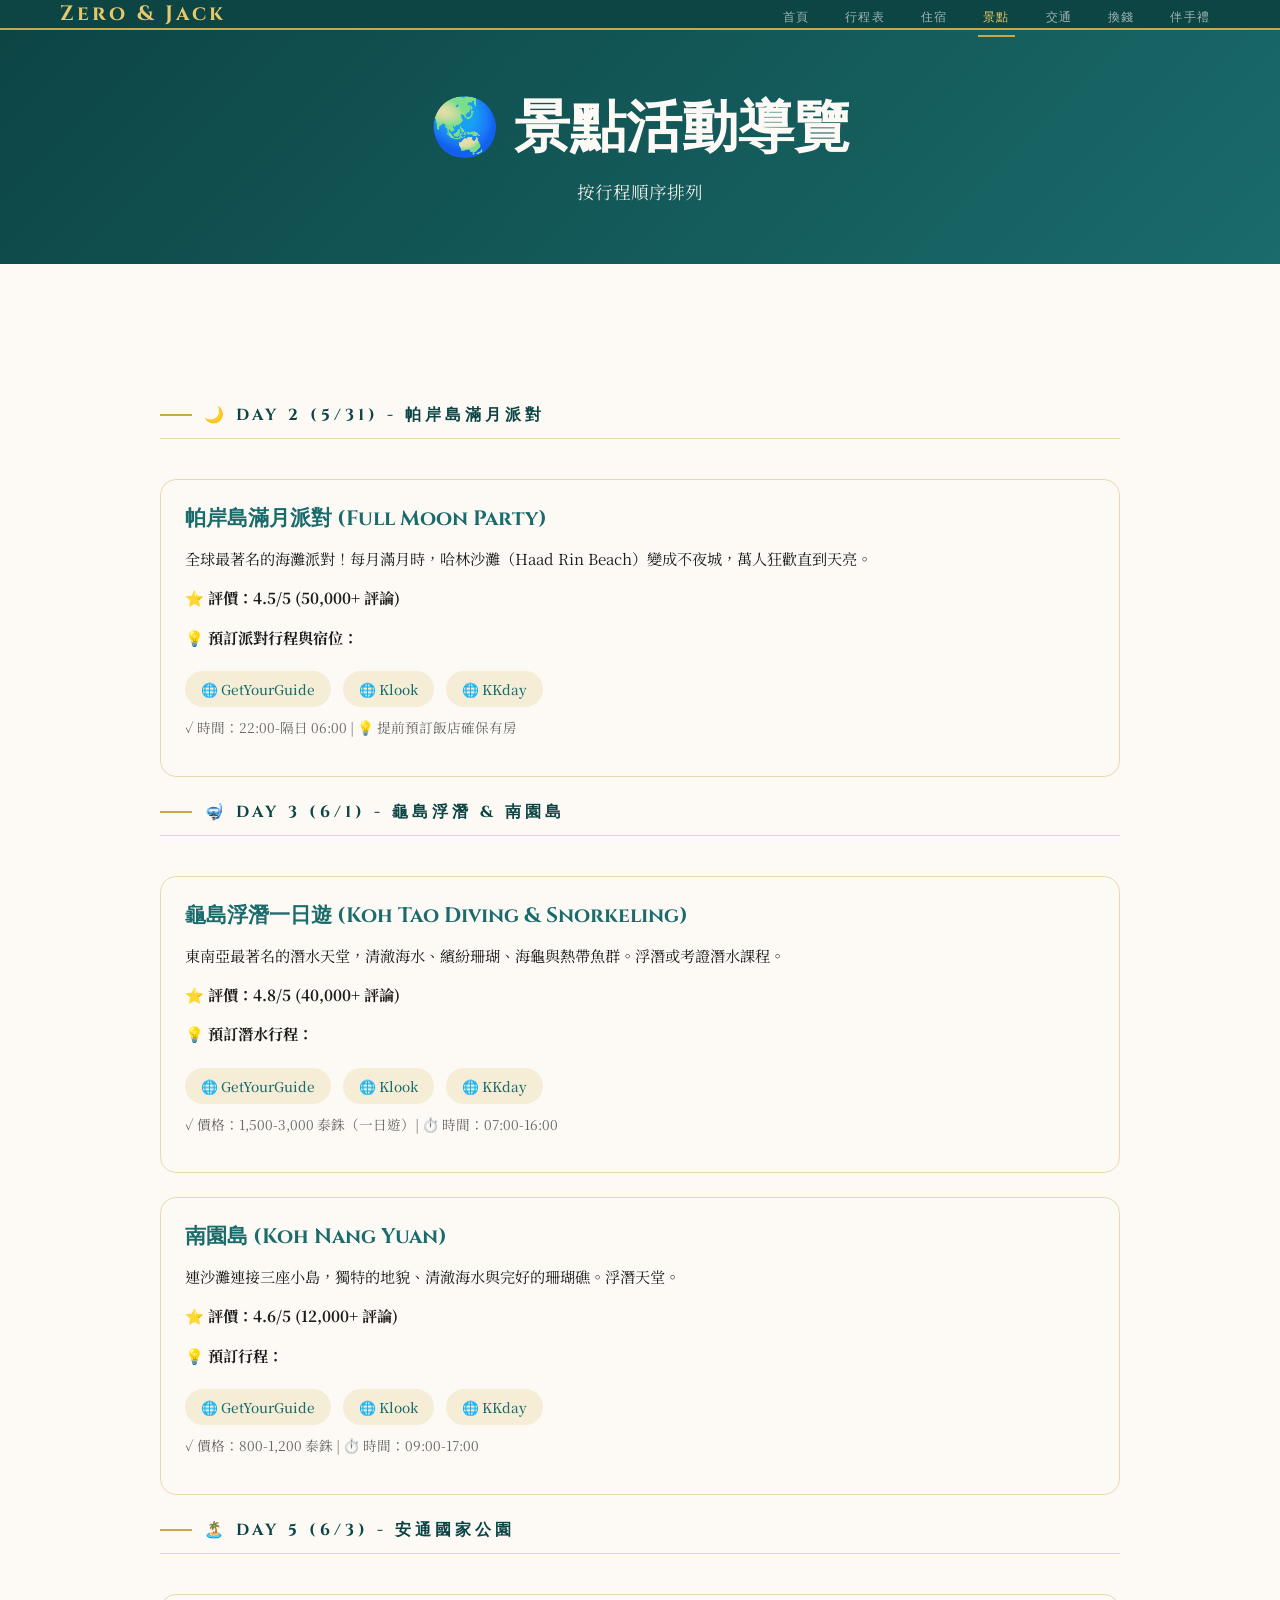
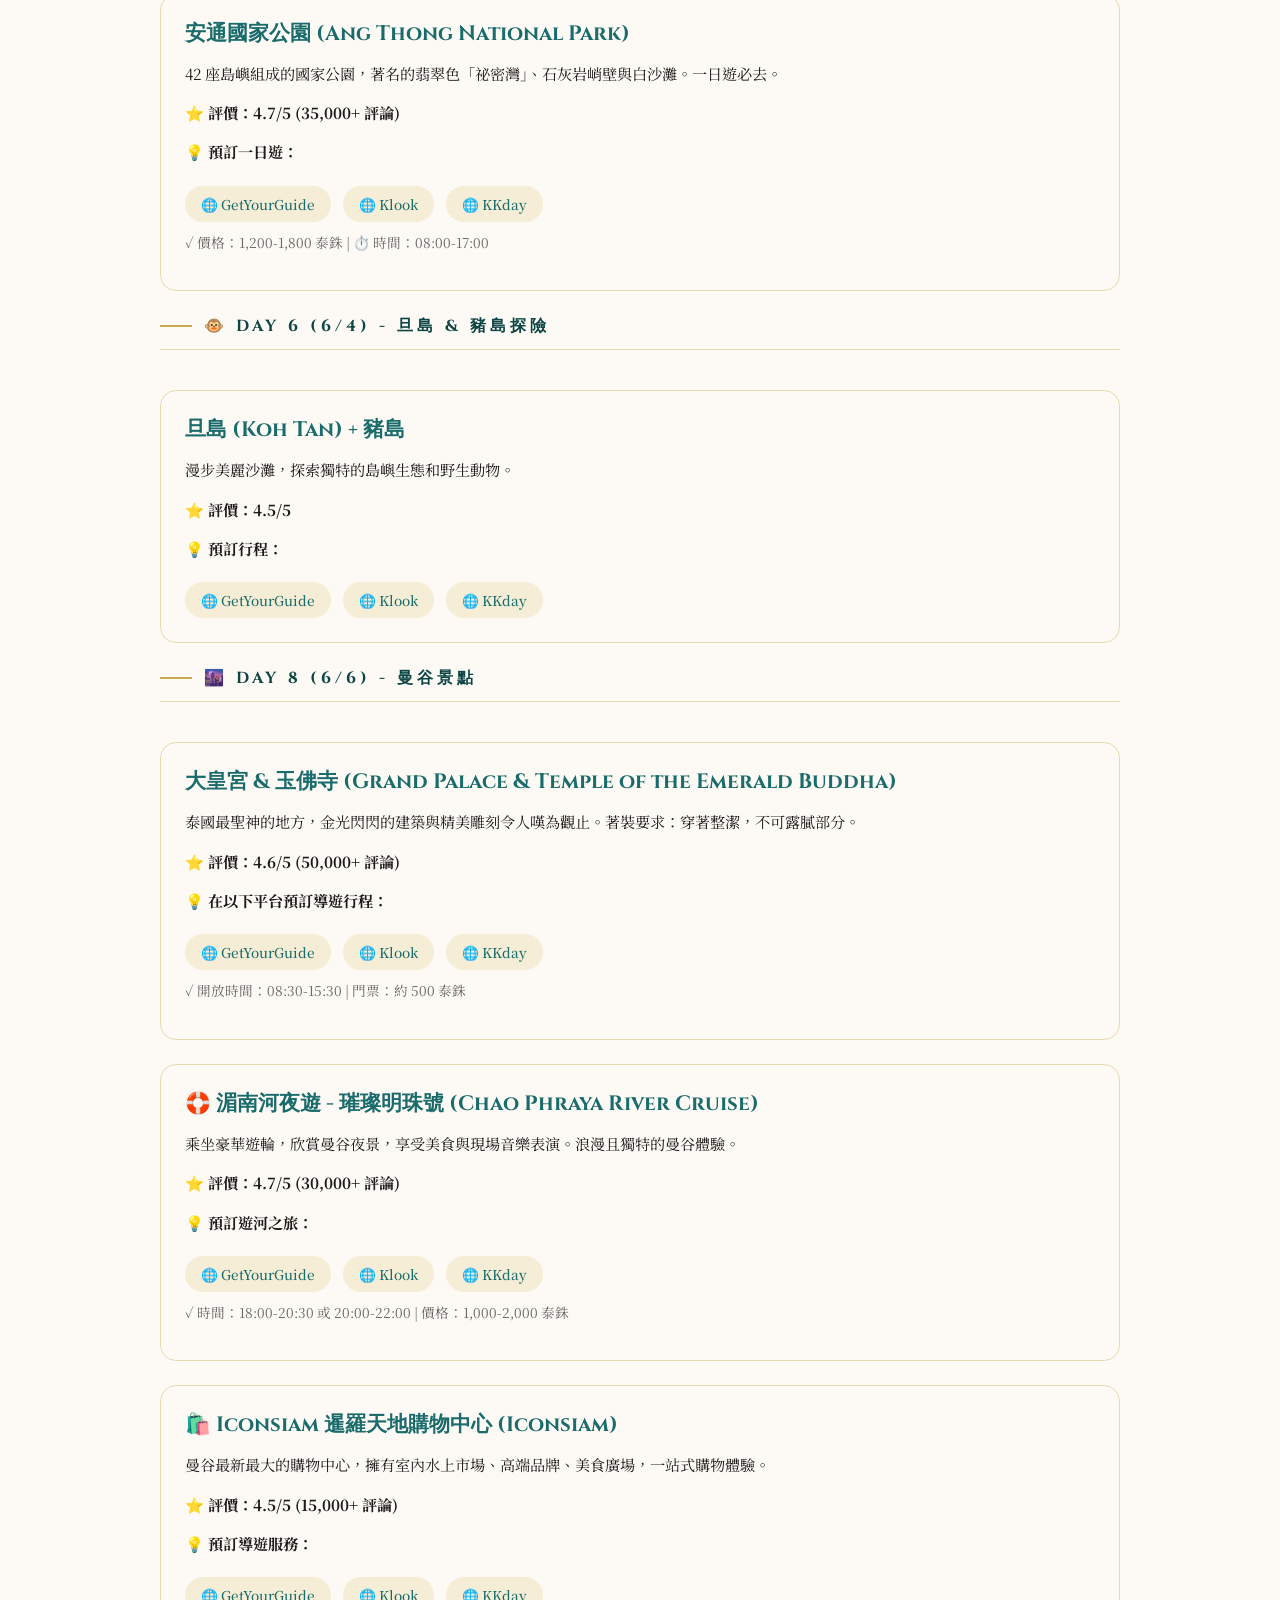
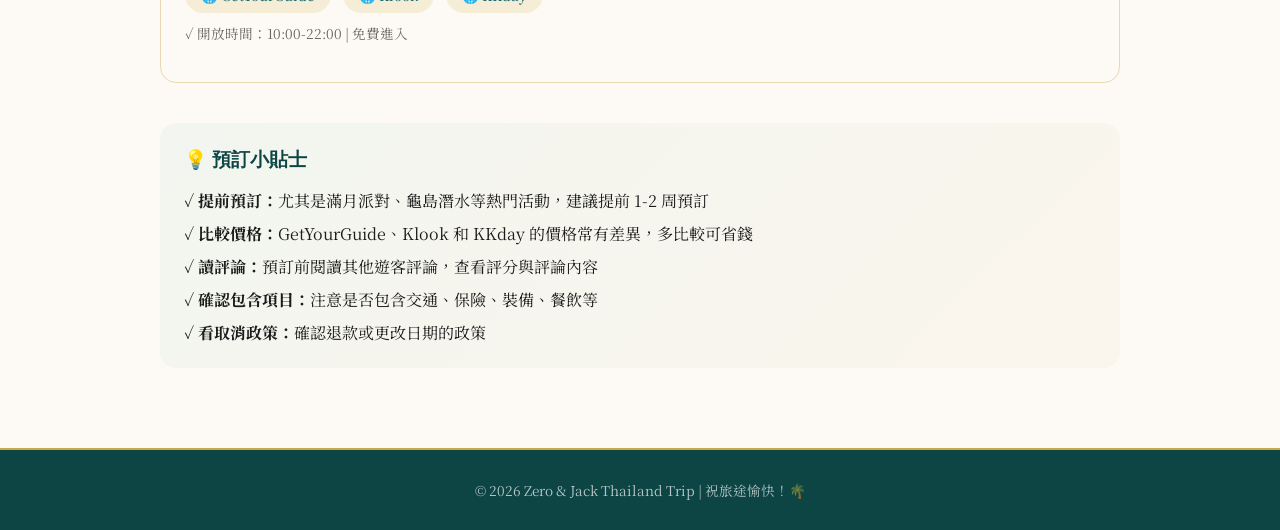
==== pages/attractions.html @ 82bb22d4 "Initial commit: Zero & Jack Thailand trip website" ====
<!DOCTYPE html>
<html lang="zh-TW">
<head>
  <meta charset="UTF-8">
  <meta name="viewport" content="width=device-width, initial-scale=1.0">
  <title>景點活動 - Zero & Jack 泰國之旅</title>
  <link href="https://fonts.googleapis.com/css2?family=Cinzel:wght@400;600;700&family=Noto+Serif+TC:wght@300;400;500&family=Cormorant+Garamond:ital,wght@0,300;0,500;1,300&display=swap" rel="stylesheet">
  <link rel="stylesheet" href="../css/style.css">
</head>
<body>

<!-- NAV -->
<nav class="navbar">
  <div class="nav-container">
    <div class="nav-logo">Zero & Jack</div>
    <ul class="nav-menu">
      <li><a href="../index.html" class="nav-link">首頁</a></li>
      <li><a href="itinerary.html" class="nav-link">行程表</a></li>
      <li><a href="hotels.html" class="nav-link">住宿</a></li>
      <li><a href="attractions.html" class="nav-link active">景點</a></li>
      <li><a href="transport.html" class="nav-link">交通</a></li>
      <li><a href="money-exchange.html" class="nav-link">換錢</a></li>
      <li><a href="souvenirs.html" class="nav-link">伴手禮</a></li>
    </ul>
  </div>
</nav>

<!-- PAGE HEADER -->
<div class="page-header">
  <h1>🌏 景點活動導覽</h1>
  <p>按行程順序排列</p>
</div>

<!-- CONTENT -->
<main class="container">

  <!-- DAY 2: FULL MOON PARTY -->
  <h2 class="sec-title">🌙 Day 2 (5/31) - 帕岸島滿月派對</h2>

  <div class="card">
    <h3>帕岸島滿月派對 (Full Moon Party)</h3>
    <p>全球最著名的海灘派對！每月滿月時，哈林沙灘（Haad Rin Beach）變成不夜城，萬人狂歡直到天亮。</p>
    <p><strong>⭐ 評價：4.5/5 (50,000+ 評論)</strong></p>
    <p><strong>💡 預訂派對行程與宿位：</strong></p>
    <a href="https://www.getyourguide.com/s/?q=Full%20Moon%20Party%20Phangan" target="_blank" class="external-link">🌐 GetYourGuide</a>
    <a href="https://www.klook.com/search?query=full%20moon%20party" target="_blank" class="external-link">🌐 Klook</a>
    <a href="https://www.kkday.com/zh_tw/search?keyword=Full%20Moon%20Party" target="_blank" class="external-link">🌐 KKday</a>
    <p style="font-size: 0.85rem; color: #666; margin-top: 8px;">✓ 時間：22:00-隔日 06:00 | 💡 提前預訂飯店確保有房</p>
  </div>

  <!-- DAY 3: SNORKELING -->
  <h2 class="sec-title">🤿 Day 3 (6/1) - 龜島浮潛 & 南園島</h2>

  <div class="card">
    <h3>龜島浮潛一日遊 (Koh Tao Diving & Snorkeling)</h3>
    <p>東南亞最著名的潛水天堂，清澈海水、繽紛珊瑚、海龜與熱帶魚群。浮潛或考證潛水課程。</p>
    <p><strong>⭐ 評價：4.8/5 (40,000+ 評論)</strong></p>
    <p><strong>💡 預訂潛水行程：</strong></p>
    <a href="https://www.getyourguide.com/s/?q=Koh%20Tao%20snorkeling%20diving" target="_blank" class="external-link">🌐 GetYourGuide</a>
    <a href="https://www.klook.com/search?query=koh%20tao%20snorkeling" target="_blank" class="external-link">🌐 Klook</a>
    <a href="https://www.kkday.com/zh_tw/search?keyword=Koh%20Tao%20diving" target="_blank" class="external-link">🌐 KKday</a>
    <p style="font-size: 0.85rem; color: #666; margin-top: 8px;">✓ 價格：1,500-3,000 泰銖（一日遊）| ⏱️ 時間：07:00-16:00</p>
  </div>

  <div class="card">
    <h3>南園島 (Koh Nang Yuan)</h3>
    <p>連沙灘連接三座小島，獨特的地貌、清澈海水與完好的珊瑚礁。浮潛天堂。</p>
    <p><strong>⭐ 評價：4.6/5 (12,000+ 評論)</strong></p>
    <p><strong>💡 預訂行程：</strong></p>
    <a href="https://www.getyourguide.com/s/?q=Koh%20Nang%20Yuan" target="_blank" class="external-link">🌐 GetYourGuide</a>
    <a href="https://www.klook.com/search?query=koh%20nang%20yuan" target="_blank" class="external-link">🌐 Klook</a>
    <a href="https://www.kkday.com/zh_tw/search?keyword=Koh%20Nang%20Yuan" target="_blank" class="external-link">🌐 KKday</a>
    <p style="font-size: 0.85rem; color: #666; margin-top: 8px;">✓ 價格：800-1,200 泰銖 | ⏱️ 時間：09:00-17:00</p>
  </div>

  <!-- DAY 5: ANG THONG NATIONAL PARK -->
  <h2 class="sec-title">🏝️ Day 5 (6/3) - 安通國家公園</h2>

  <div class="card">
    <h3>安通國家公園 (Ang Thong National Park)</h3>
    <p>42 座島嶼組成的國家公園，著名的翡翠色「祕密灣」、石灰岩峭壁與白沙灘。一日遊必去。</p>
    <p><strong>⭐ 評價：4.7/5 (35,000+ 評論)</strong></p>
    <p><strong>💡 預訂一日遊：</strong></p>
    <a href="https://www.getyourguide.com/s/?q=Ang%20Thong%20National%20Park" target="_blank" class="external-link">🌐 GetYourGuide</a>
    <a href="https://www.klook.com/search?query=ang%20thong%20national%20park" target="_blank" class="external-link">🌐 Klook</a>
    <a href="https://www.kkday.com/zh_tw/search?keyword=Ang%20Thong%20Park" target="_blank" class="external-link">🌐 KKday</a>
    <p style="font-size: 0.85rem; color: #666; margin-top: 8px;">✓ 價格：1,200-1,800 泰銖 | ⏱️ 時間：08:00-17:00</p>
  </div>

  <!-- DAY 6: KOH TAN & KOH PIG -->
  <h2 class="sec-title">🐵 Day 6 (6/4) - 旦島 & 豬島探險</h2>

  <div class="card">
    <h3>旦島 (Koh Tan) + 豬島</h3>
    <p>漫步美麗沙灘，探索獨特的島嶼生態和野生動物。</p>
    <p><strong>⭐ 評價：4.5/5</strong></p>
    <p><strong>💡 預訂行程：</strong></p>
    <a href="https://www.getyourguide.com/s/?q=Koh%20Tan%20Samui" target="_blank" class="external-link">🌐 GetYourGuide</a>
    <a href="https://www.klook.com/search?query=koh%20tan%20tour" target="_blank" class="external-link">🌐 Klook</a>
    <a href="https://www.kkday.com/zh_tw/search?keyword=Koh%20Tan" target="_blank" class="external-link">🌐 KKday</a>
  </div>

  <!-- DAY 8: BANGKOK -->
  <h2 class="sec-title">🌆 Day 8 (6/6) - 曼谷景點</h2>

  <div class="card">
    <h3>大皇宮 & 玉佛寺 (Grand Palace & Temple of the Emerald Buddha)</h3>
    <p>泰國最聖神的地方，金光閃閃的建築與精美雕刻令人嘆為觀止。著裝要求：穿著整潔，不可露膩部分。</p>
    <p><strong>⭐ 評價：4.6/5 (50,000+ 評論)</strong></p>
    <p><strong>💡 在以下平台預訂導遊行程：</strong></p>
    <a href="https://www.getyourguide.com/s/?q=Grand%20Palace%20Bangkok" target="_blank" class="external-link">🌐 GetYourGuide</a>
    <a href="https://www.klook.com/search?query=Grand%20Palace%20Bangkok" target="_blank" class="external-link">🌐 Klook</a>
    <a href="https://www.kkday.com/zh_tw/search?keyword=Grand%20Palace%20Bangkok" target="_blank" class="external-link">🌐 KKday</a>
    <p style="font-size: 0.85rem; color: #666; margin-top: 8px;">✓ 開放時間：08:30-15:30 | 門票：約 500 泰銖</p>
  </div>

  <div class="card">
    <h3>🛟 湄南河夜遊 - 璀璨明珠號 (Chao Phraya River Cruise)</h3>
    <p>乘坐豪華遊輪，欣賞曼谷夜景，享受美食與現場音樂表演。浪漫且獨特的曼谷體驗。</p>
    <p><strong>⭐ 評價：4.7/5 (30,000+ 評論)</strong></p>
    <p><strong>💡 預訂遊河之旅：</strong></p>
    <a href="https://www.getyourguide.com/s/?q=Chao%20Phraya%20river%20cruise%20Bangkok" target="_blank" class="external-link">🌐 GetYourGuide</a>
    <a href="https://www.klook.com/search?query=chao%20phraya%20river%20cruise" target="_blank" class="external-link">🌐 Klook</a>
    <a href="https://www.kkday.com/zh_tw/search?keyword=Chao%20Phraya%20cruise" target="_blank" class="external-link">🌐 KKday</a>
    <p style="font-size: 0.85rem; color: #666; margin-top: 8px;">✓ 時間：18:00-20:30 或 20:00-22:00 | 價格：1,000-2,000 泰銖</p>
  </div>

  <div class="card">
    <h3>🛍️ Iconsiam 暹羅天地購物中心 (Iconsiam)</h3>
    <p>曼谷最新最大的購物中心，擁有室內水上市場、高端品牌、美食廣場，一站式購物體驗。</p>
    <p><strong>⭐ 評價：4.5/5 (15,000+ 評論)</strong></p>
    <p><strong>💡 預訂導遊服務：</strong></p>
    <a href="https://www.getyourguide.com/s/?q=Iconsiam%20Bangkok" target="_blank" class="external-link">🌐 GetYourGuide</a>
    <a href="https://www.klook.com/search?query=Iconsiam" target="_blank" class="external-link">🌐 Klook</a>
    <a href="https://www.kkday.com/zh_tw/search?keyword=Iconsiam" target="_blank" class="external-link">🌐 KKday</a>
    <p style="font-size: 0.85rem; color: #666; margin-top: 8px;">✓ 開放時間：10:00-22:00 | 免費進入</p>
  </div>

  <!-- TIPS -->
  <section style="background: linear-gradient(135deg, rgba(42, 155, 143, 0.05) 0%, rgba(201, 168, 76, 0.05) 100%); border-radius: 16px; padding: 24px; margin-top: 40px;">
    <h3 style="font-family: 'Cinzel', serif; color: #0D4545; margin-bottom: 16px;">💡 預訂小貼士</h3>
    <ul style="list-style: none; padding-left: 0;">
      <li style="margin-bottom: 10px;">✓ <strong>提前預訂：</strong>尤其是滿月派對、龜島潛水等熱門活動，建議提前 1-2 周預訂</li>
      <li style="margin-bottom: 10px;">✓ <strong>比較價格：</strong>GetYourGuide、Klook 和 KKday 的價格常有差異，多比較可省錢</li>
      <li style="margin-bottom: 10px;">✓ <strong>讀評論：</strong>預訂前閱讀其他遊客評論，查看評分與評論內容</li>
      <li style="margin-bottom: 10px;">✓ <strong>確認包含項目：</strong>注意是否包含交通、保險、裝備、餐飲等</li>
      <li style="margin-bottom: 0;">✓ <strong>看取消政策：</strong>確認退款或更改日期的政策</li>
    </ul>
  </section>

</main>

<!-- FOOTER -->
<footer class="footer">
  <p>&copy; 2026 Zero & Jack Thailand Trip | 祝旅途愉快！🌴</p>
</footer>

<script src="../js/script.js"></script>
</body>
</html>
---- css/style.css ----
:root {
  --gold: #C9A84C;
  --gold-l: #E8C96A;
  --teal: #1A6B6B;
  --teal-d: #0D4545;
  --teal-l: #2A9B8F;
  --coral: #E8734A;
  --sand: #F5EDD6;
  --sand-d: #E8D9B0;
  --ink: #1C1C1C;
  --white: #FDFAF5;
}

* {
  margin: 0;
  padding: 0;
  box-sizing: border-box;
}

html {
  scroll-behavior: smooth;
}

body {
  font-family: 'Noto Serif TC', serif;
  background: var(--white);
  color: var(--ink);
  overflow-x: hidden;
}

/* NAVBAR */
.navbar {
  position: sticky;
  top: 0;
  z-index: 100;
  background: var(--teal-d);
  border-bottom: 2px solid var(--gold);
}

.nav-container {
  max-width: 1200px;
  margin: 0 auto;
  display: flex;
  justify-content: space-between;
  align-items: center;
  padding: 0 20px;
}

.nav-logo {
  font-family: 'Cinzel', serif;
  font-size: 1.3rem;
  font-weight: 700;
  color: var(--gold-l);
  letter-spacing: 0.15em;
}

.nav-menu {
  display: flex;
  list-style: none;
  gap: 1rem;
  flex-wrap: wrap;
}

.nav-link {
  font-family: 'Cinzel', serif;
  font-size: 0.75rem;
  letter-spacing: 0.1em;
  color: rgba(255, 255, 255, 0.6);
  text-decoration: none;
  padding: 12px 10px;
  transition: color 0.3s;
  position: relative;
}

.nav-link:hover,
.nav-link.active {
  color: var(--gold-l);
}

.nav-link::after {
  content: '';
  position: absolute;
  bottom: 0;
  left: 50%;
  right: 50%;
  height: 2px;
  background: var(--gold);
  transition: left 0.3s, right 0.3s;
}

.nav-link:hover::after,
.nav-link.active::after {
  left: 10%;
  right: 10%;
}

/* HERO */
.hero {
  min-height: 100vh;
  background: linear-gradient(170deg, #071c1c 0%, #0d3535 35%, #1a5a50 65%, #2a7a65 100%);
  position: relative;
  display: flex;
  align-items: center;
  justify-content: center;
  overflow: hidden;
}

.hero-bg {
  position: absolute;
  inset: 0;
  background: url('https://images.unsplash.com/photo-1552465011-b4e21bf6e79a?w=1600&q=70&fit=crop') center/cover no-repeat;
  opacity: 0.25;
}

.hero::before {
  content: '';
  position: absolute;
  inset: 0;
  background: radial-gradient(ellipse 80% 60% at 20% 80%, rgba(201, 168, 76, 0.15) 0%, transparent 60%),
              radial-gradient(ellipse 60% 80% at 80% 20%, rgba(42, 155, 143, 0.2) 0%, transparent 60%);
}

.hero::after {
  content: '';
  position: absolute;
  bottom: 0;
  left: 0;
  right: 0;
  height: 70px;
  background: var(--white);
  clip-path: polygon(0 100%, 100% 100%, 100% 40%, 97% 60%, 94% 40%, 91% 60%, 88% 40%, 85% 60%, 82% 40%, 79% 60%, 76% 40%, 73% 60%, 70% 40%, 67% 60%, 64% 40%, 61% 60%, 58% 40%, 55% 60%, 52% 40%, 49% 60%, 46% 40%, 43% 60%, 40% 40%, 37% 60%, 34% 40%, 31% 60%, 28% 40%, 25% 60%, 22% 40%, 19% 60%, 16% 40%, 13% 60%, 10% 40%, 7% 60%, 4% 40%, 1% 60%, 0 40%);
}

.hero-content {
  position: relative;
  z-index: 2;
  text-align: center;
  padding: 40px 20px;
}

.eyebrow {
  font-family: 'Cinzel', serif;
  font-size: 0.8rem;
  letter-spacing: 0.4em;
  color: var(--gold-l);
  margin-bottom: 20px;
}

.hero-title {
  font-family: 'Cinzel', serif;
  font-size: clamp(3rem, 8vw, 6.5rem);
  font-weight: 700;
  color: var(--white);
  line-height: 0.9;
  text-shadow: 0 4px 40px rgba(0, 0, 0, 0.4);
}

.hero-title span {
  display: block;
  color: var(--gold);
  font-size: 0.55em;
  font-weight: 400;
  letter-spacing: 0.15em;
  margin-top: 10px;
}

.hero-sub {
  font-family: 'Cormorant Garamond', serif;
  font-size: clamp(1.1rem, 2.5vw, 1.6rem);
  color: rgba(255, 255, 255, 0.75);
  font-style: italic;
  margin: 22px 0;
}

.hero-dates {
  display: inline-flex;
  align-items: center;
  gap: 16px;
  background: rgba(255, 255, 255, 0.1);
  border: 1px solid rgba(201, 168, 76, 0.4);
  border-radius: 60px;
  padding: 12px 32px;
  backdrop-filter: blur(10px);
  margin: 20px 0;
}

.hero-dates .dl {
  font-family: 'Cinzel', serif;
  font-size: 0.8rem;
  letter-spacing: 0.2em;
  color: var(--gold-l);
}

.hero-dates .sep {
  color: rgba(255, 255, 255, 0.3);
}

.route-strip {
  display: flex;
  align-items: center;
  justify-content: center;
  flex-wrap: wrap;
  gap: 0;
  margin-top: 28px;
}

.rnode {
  display: flex;
  flex-direction: column;
  align-items: center;
  gap: 3px;
}

.rnode .city {
  font-family: 'Cinzel', serif;
  font-size: 0.7rem;
  letter-spacing: 0.15em;
  color: var(--white);
  opacity: 0.9;
}

.rnode .nights {
  font-size: 0.62rem;
  color: var(--gold-l);
  opacity: 0.8;
}

.rarrow {
  width: 36px;
  height: 1px;
  background: linear-gradient(90deg, var(--gold), transparent 50%, var(--gold));
  margin: 0 4px;
  position: relative;
  top: -8px;
  opacity: 0.55;
}

/* CONTAINER */
.container {
  max-width: 1000px;
  margin: 0 auto;
  padding: 80px 20px;
}

/* SECTION TITLE */
.sec-title {
  font-family: 'Cinzel', serif;
  font-size: 1rem;
  letter-spacing: 0.25em;
  color: var(--teal-d);
  margin-bottom: 40px;
  padding-bottom: 12px;
  border-bottom: 1px solid var(--sand-d);
  display: flex;
  align-items: center;
  gap: 12px;
  text-transform: uppercase;
}

.sec-title::before {
  content: '';
  display: block;
  width: 32px;
  height: 2px;
  background: var(--gold);
  flex-shrink: 0;
}

/* OVERVIEW */
.ov-grid {
  display: grid;
  grid-template-columns: repeat(auto-fit, minmax(160px, 1fr));
  gap: 14px;
  margin-bottom: 52px;
}

.ov-card {
  background: var(--sand);
  border-radius: 16px;
  padding: 18px 14px;
  text-align: center;
  border: 1px solid var(--sand-d);
  transition: transform 0.3s, box-shadow 0.3s;
}

.ov-card:hover {
  transform: translateY(-4px);
  box-shadow: 0 12px 40px rgba(13, 69, 69, 0.12);
}

.ov-icon {
  font-size: 1.7rem;
  margin-bottom: 6px;
  display: block;
}

.ov-num {
  font-family: 'Cinzel', serif;
  font-size: 1.9rem;
  font-weight: 700;
  color: var(--teal);
  line-height: 1;
}

.ov-label {
  font-size: 0.72rem;
  color: var(--teal-d);
  opacity: 0.7;
  margin-top: 4px;
}

/* HIGHLIGHTS */
.highlight-grid {
  display: grid;
  grid-template-columns: repeat(auto-fit, minmax(280px, 1fr));
  gap: 24px;
  margin-bottom: 40px;
}

.highlight-card {
  background: linear-gradient(135deg, rgba(42, 155, 143, 0.05) 0%, rgba(201, 168, 76, 0.05) 100%);
  border: 1px solid var(--sand-d);
  border-radius: 16px;
  padding: 24px;
  text-align: center;
  transition: transform 0.3s, box-shadow 0.3s;
}

.highlight-card:hover {
  transform: translateY(-8px);
  box-shadow: 0 16px 40px rgba(13, 69, 69, 0.1);
}

.highlight-icon {
  font-size: 2.5rem;
  margin-bottom: 12px;
  display: block;
}

.highlight-card h3 {
  font-family: 'Cinzel', serif;
  font-size: 1.1rem;
  color: var(--teal-d);
  margin-bottom: 8px;
}

.highlight-card p {
  font-size: 0.9rem;
  color: var(--ink);
  opacity: 0.75;
  line-height: 1.6;
}

/* ITINERARY PREVIEW */
.preview-cards {
  display: grid;
  grid-template-columns: repeat(auto-fit, minmax(240px, 1fr));
  gap: 20px;
  margin-bottom: 40px;
}

.prev-card {
  background: var(--sand);
  border: 1px solid var(--sand-d);
  border-radius: 12px;
  padding: 24px;
  transition: all 0.3s;
}

.prev-card:hover {
  transform: translateY(-8px);
  box-shadow: 0 12px 30px rgba(13, 69, 69, 0.15);
}

.prev-day {
  font-family: 'Cinzel', serif;
  font-size: 1.3rem;
  font-weight: 700;
  color: var(--teal);
  margin-bottom: 4px;
}

.prev-date {
  font-family: 'Cinzel', serif;
  font-size: 0.8rem;
  color: var(--gold);
  margin-bottom: 12px;
  letter-spacing: 0.15em;
}

.prev-card p {
  font-size: 0.95rem;
  color: var(--ink);
  margin-bottom: 16px;
  line-height: 1.6;
}

.prev-link {
  color: var(--teal);
  text-decoration: none;
  font-weight: 500;
  transition: color 0.3s;
}

.prev-link:hover {
  color: var(--gold);
}

/* QUICK LINKS */
.links-grid {
  display: grid;
  grid-template-columns: repeat(auto-fit, minmax(180px, 1fr));
  gap: 16px;
}

.link-box {
  background: linear-gradient(135deg, var(--teal-l) 0%, var(--teal) 100%);
  border-radius: 12px;
  padding: 24px;
  text-align: center;
  text-decoration: none;
  color: var(--white);
  transition: all 0.3s;
}

.link-box:hover {
  transform: translateY(-8px);
  box-shadow: 0 12px 30px rgba(26, 107, 107, 0.3);
}

.link-icon {
  font-size: 2.5rem;
  display: block;
  margin-bottom: 12px;
}

.link-text {
  font-family: 'Cinzel', serif;
  font-size: 0.95rem;
  letter-spacing: 0.1em;
  display: block;
}

/* BUTTONS */
.btn-primary {
  display: inline-block;
  background: linear-gradient(135deg, var(--teal-l) 0%, var(--teal) 100%);
  color: var(--white);
  padding: 14px 36px;
  border-radius: 50px;
  text-decoration: none;
  font-family: 'Cinzel', serif;
  font-size: 0.85rem;
  letter-spacing: 0.1em;
  transition: all 0.3s;
}

.btn-primary:hover {
  transform: translateY(-2px);
  box-shadow: 0 8px 24px rgba(26, 107, 107, 0.3);
}

/* FOOTER */
.footer {
  background: var(--teal-d);
  color: rgba(255, 255, 255, 0.7);
  text-align: center;
  padding: 30px 20px;
  font-size: 0.85rem;
  border-top: 2px solid var(--gold);
}

/* PAGE SECTIONS */
.page-header {
  background: linear-gradient(135deg, var(--teal-d) 0%, var(--teal) 100%);
  color: var(--white);
  padding: 60px 20px;
  margin-bottom: 60px;
  text-align: center;
}

.page-header h1 {
  font-family: 'Cinzel', serif;
  font-size: clamp(2rem, 5vw, 3.5rem);
  margin-bottom: 12px;
}

.page-header p {
  font-size: 1.1rem;
  opacity: 0.9;
}

/* CARDS */
.card {
  background: var(--white);
  border: 1px solid var(--sand-d);
  border-radius: 16px;
  padding: 24px;
  margin-bottom: 24px;
  transition: all 0.3s;
}

.card:hover {
  box-shadow: 0 8px 24px rgba(13, 69, 69, 0.1);
}

.card h3 {
  font-family: 'Cinzel', serif;
  font-size: 1.3rem;
  color: var(--teal);
  margin-bottom: 12px;
}

.card p {
  font-size: 0.95rem;
  line-height: 1.8;
  color: var(--ink);
  margin-bottom: 12px;
}

/* LINKS */
.external-link {
  display: inline-block;
  background: var(--sand);
  color: var(--teal);
  padding: 8px 16px;
  border-radius: 20px;
  text-decoration: none;
  font-size: 0.85rem;
  font-weight: 500;
  margin-right: 8px;
  margin-top: 8px;
  transition: all 0.3s;
}

.external-link:hover {
  background: var(--gold);
  color: var(--white);
}

/* RATING */
.rating {
  color: var(--gold);
  font-size: 0.9rem;
  margin: 8px 0;
}

.rating strong {
  color: var(--teal-d);
}

/* RESPONSIVE */
@media (max-width: 768px) {
  .nav-menu {
    gap: 0.5rem;
  }

  .nav-link {
    font-size: 0.65rem;
    padding: 10px 6px;
  }

  .container {
    padding: 60px 15px;
  }

  .hero-title {
    font-size: 2.5rem;
  }

  .sec-title {
    font-size: 0.85rem;
  }

  .highlight-grid,
  .preview-cards,
  .links-grid {
    grid-template-columns: 1fr;
  }
}
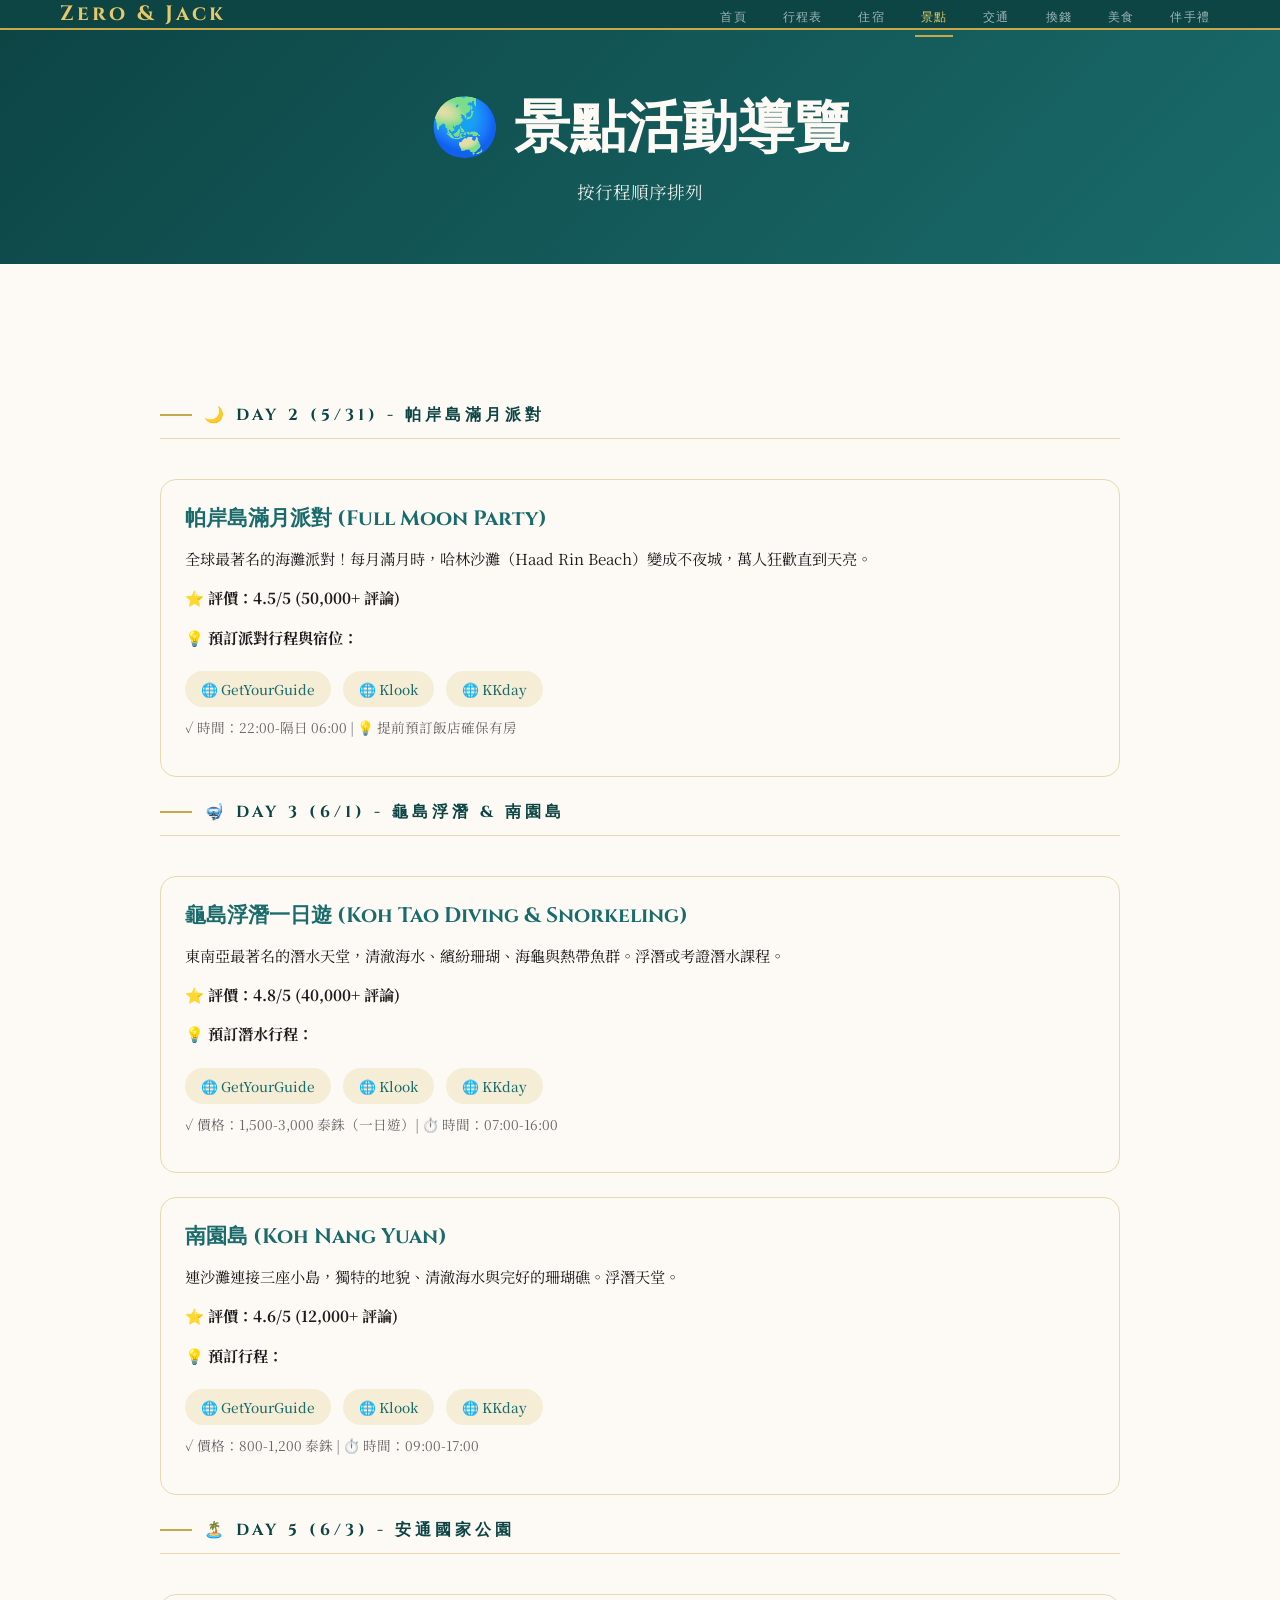
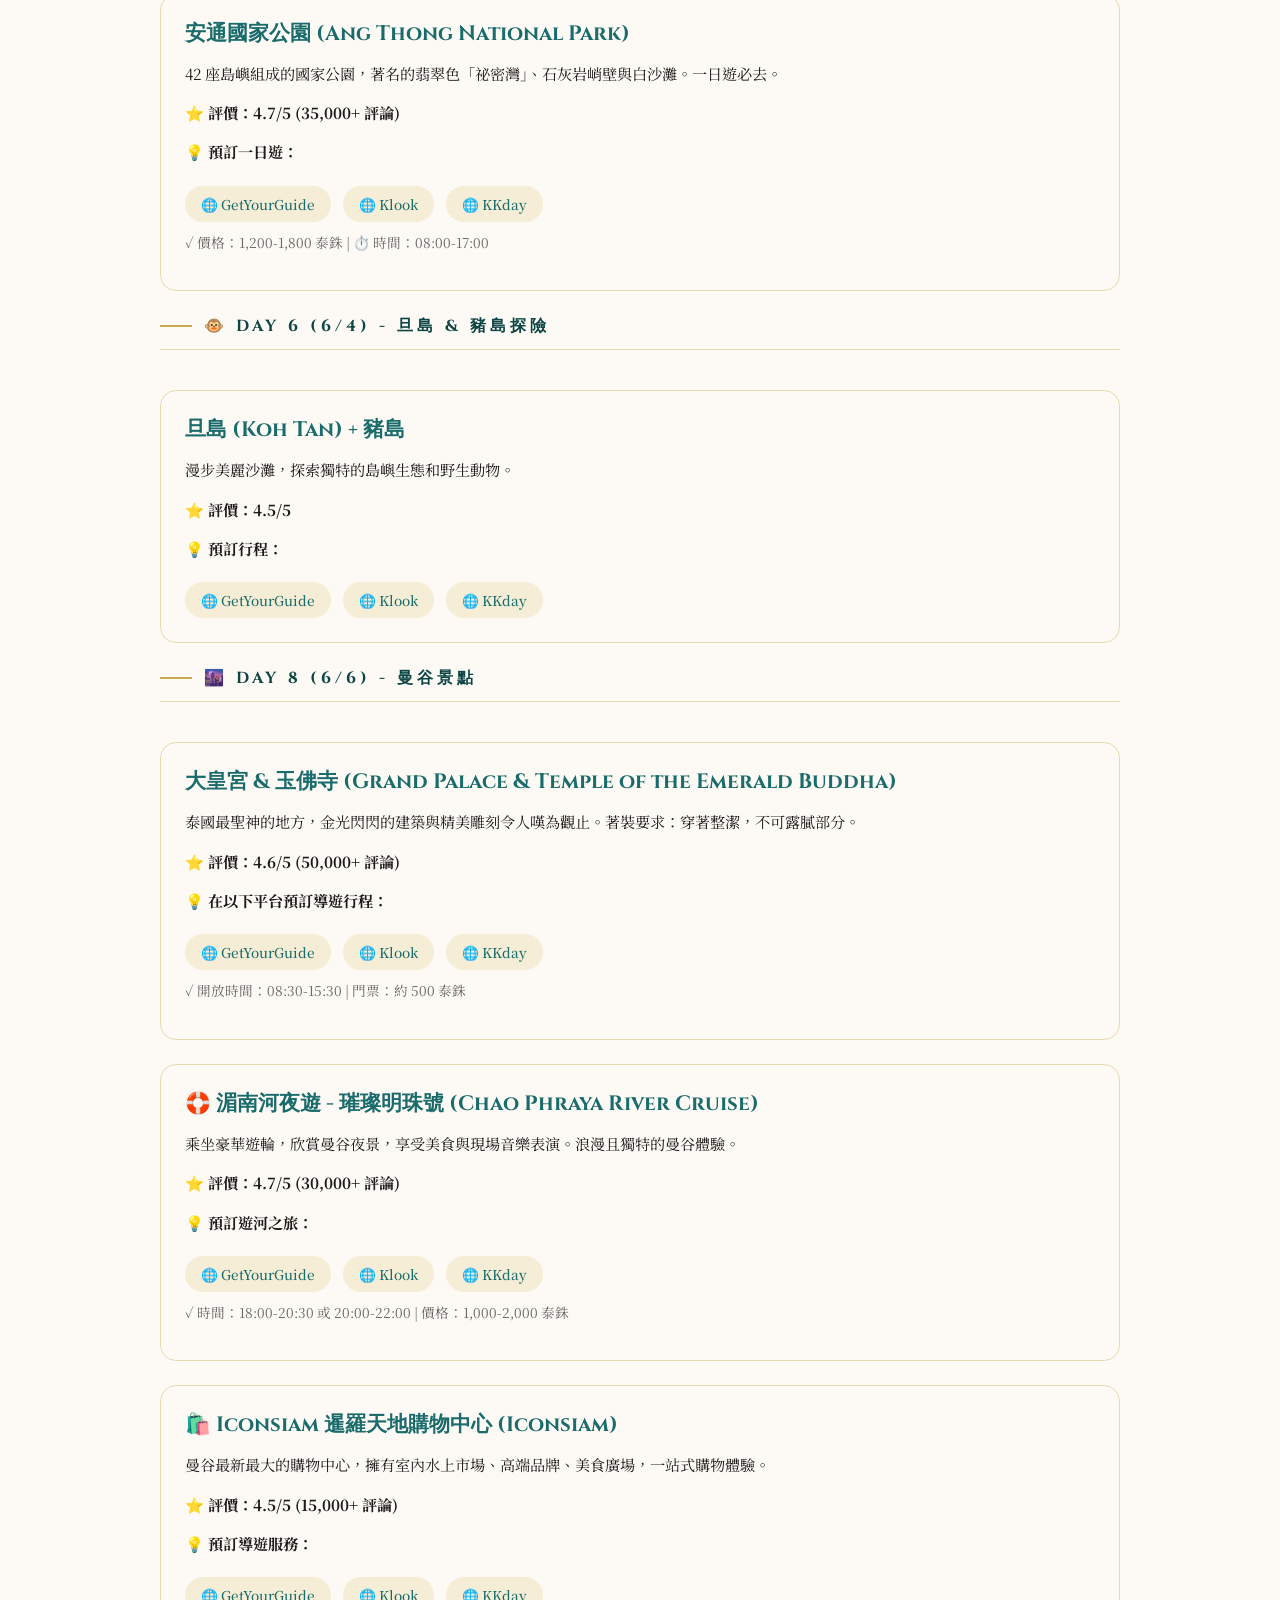
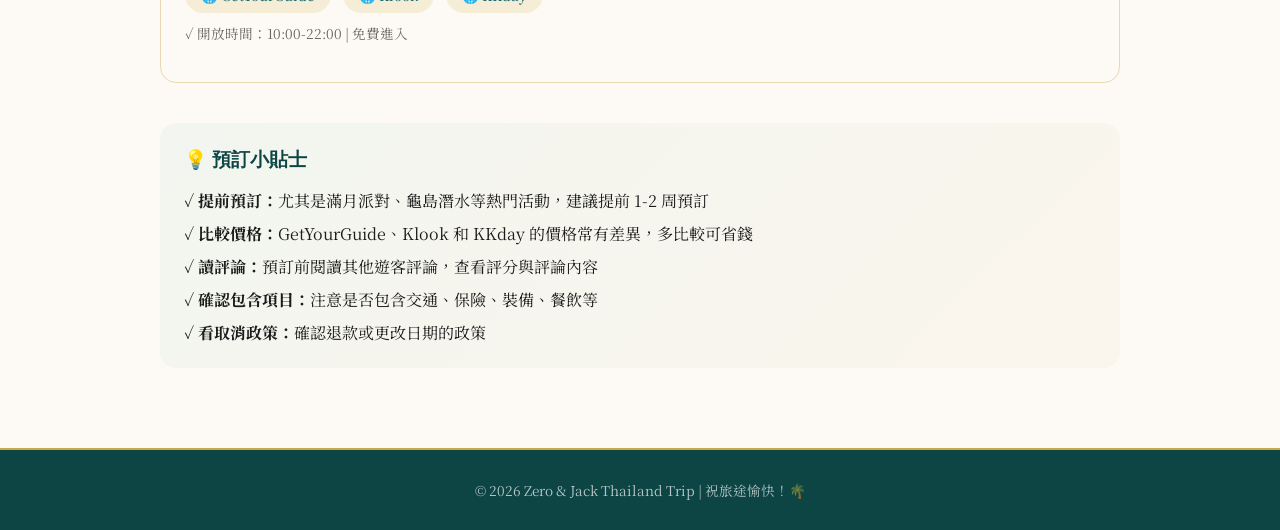
==== commit 06487737: "Add food page with saved restaurants and dish recommendations" ====
--- a/pages/attractions.html
+++ b/pages/attractions.html
@@ -20,6 +20,7 @@
       <li><a href="attractions.html" class="nav-link active">景點</a></li>
       <li><a href="transport.html" class="nav-link">交通</a></li>
       <li><a href="money-exchange.html" class="nav-link">換錢</a></li>
+      <li><a href="food.html" class="nav-link">美食</a></li>
       <li><a href="souvenirs.html" class="nav-link">伴手禮</a></li>
     </ul>
   </div>
